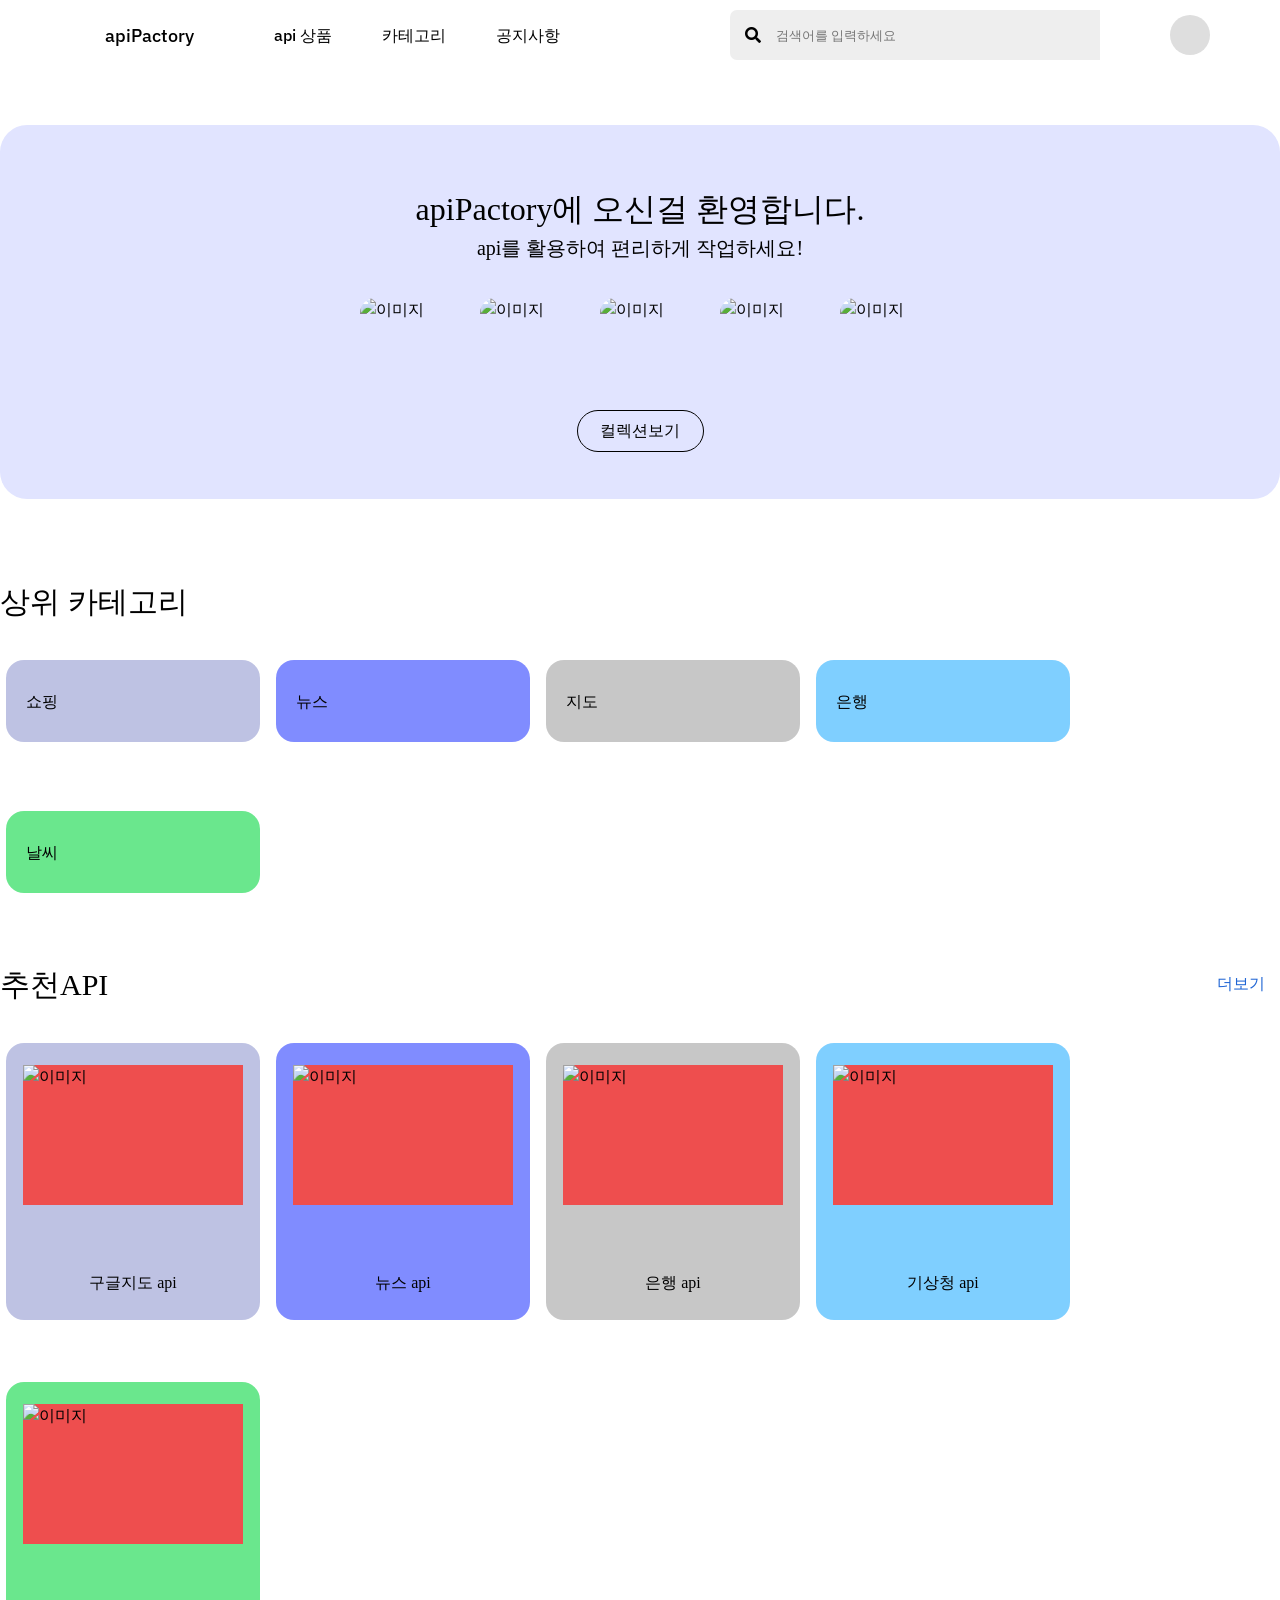
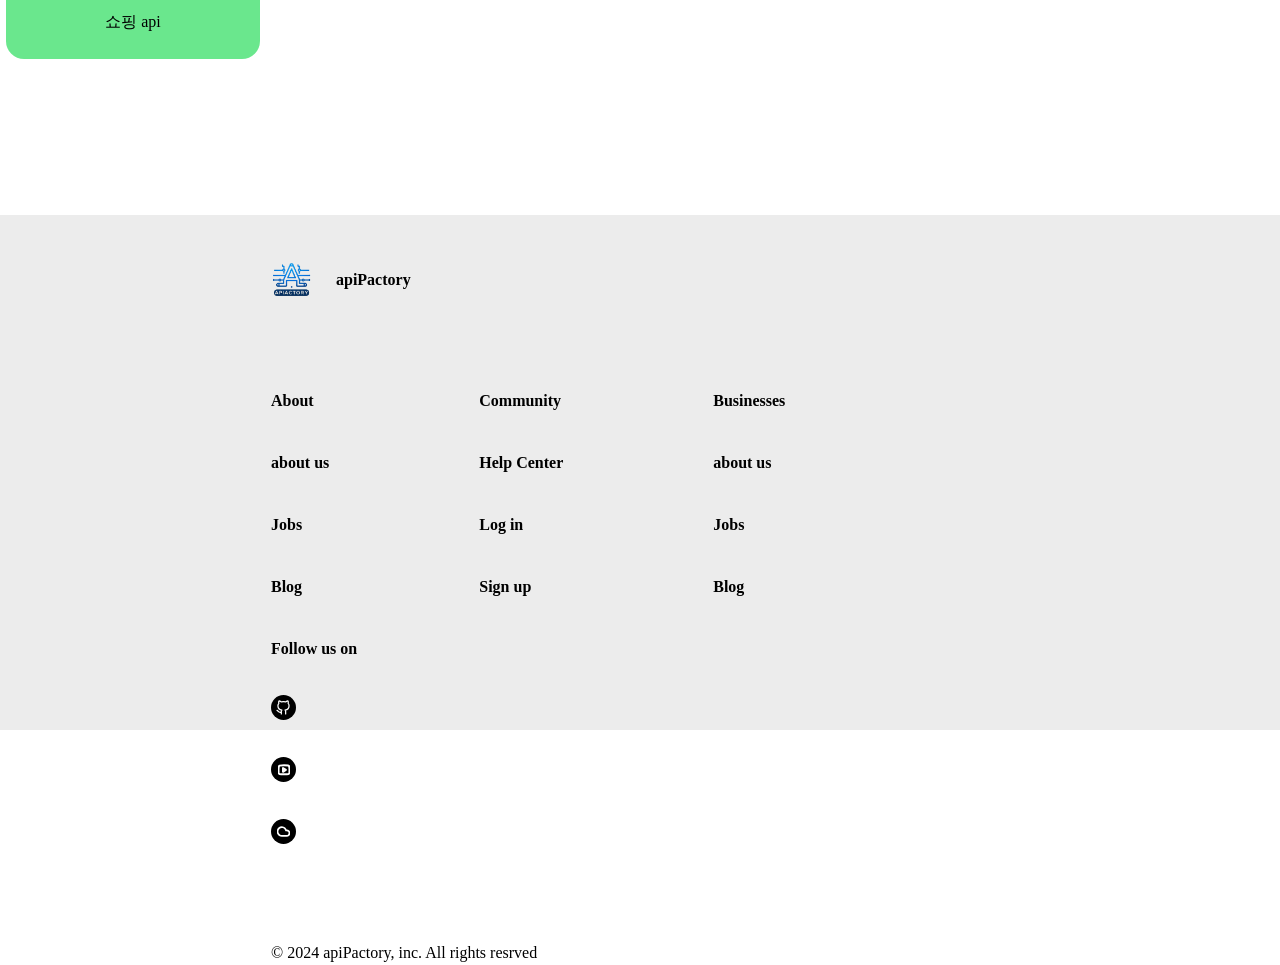
==== apiPactory/index.html @ 53a0b573 "made main, login page" ====
<!DOCTYPE html>
<html lang="ko">

<head>
    <meta charset="UTF-8">
    <meta name="viewport" content="width=device-width, initial-scale=1.0">
    <title>apiPactory</title>

    <link rel="stylesheet" href="assets/css/style.css">
    <link rel="stylesheet" href="https://cdnjs.cloudflare.com/ajax/libs/font-awesome/5.8.2/css/all.min.css" />
</head>

<body>
    <header id="header">
        <div id="logos">
            <div id="logo"></div>
            <div id="title">
                <h2><a href="#">apiPactory</a></h2>
            </div>
            <div id="menu">
                <ul>
                    <li><a href="#">api 상품</a></li>
                    <li><a href="#">카테고리</a></li>
                    <li><a href="#">공지사항</a></li>
                </ul>
            </div>
        </div>
        <div id="controller">
            <div id="searchBar">
                <i class="fas fa-search"></i>
                <input type="text" placeholder="검색어를 입력하세요" class="search-input">
            </div>
            <div id="profile"></div>
        </div>
    </header>
    <main id="main">
        <div class="main-container">
            <div class="content1">
                <div class="h3">
                    <ul>
                        <li><a href="#">apiPactory에 오신걸 환영합니다.</a></li>
                    </ul>
                </div>
                <div class="p">
                    <ul>
                        <li><a href="#">api를 활용하여 편리하게 작업하세요!</a></li>
                    </ul>
                </div>
                <div class="main-icon">
                    <img src="../assets/img/face.png" alt="이미지">
                    <img src="../assets/img/face.png" alt="이미지">
                    <img src="../assets/img/face.png" alt="이미지">
                    <img src="../assets/img/face.png" alt="이미지">
                    <img src="../assets/img/face.png" alt="이미지">
                </div>
                <div class="btn"><a href="#">컬렉션보기</a></div>
            </div>
            <div class="content2">
                <div class="category-title">
                    <li>상위 카테고리</li>
                </div>
                <div class="catefory-bar">
                    <ul>
                        <li>
                            <a href="#"><span>쇼핑</span></a>
                            <a href="#"><span>뉴스</span></a>
                            <a href="#"><span>지도</span></a>
                            <a href="#"><span>은행</span></a>
                            <a href="#"><span>날씨</span></a>
                        </li>
                    </ul>
                </div>
            </div>
            <div class="content3">
                <div class="recommend-title">
                    <li>추천API</li>
                    <a href="#">더보기</a>
                </div>
                <div class="apibanner">
                    <ul>
                        <li>
                            <a href="#"><img src="../assets/img/css3.png" alt="이미지"><span>구글지도 api</span></a>
                            <a href="#"><img src="../assets/img/blog.png" alt="이미지"><span>뉴스 api</span></a>
                            <a href="#"><img src="../assets/img/Effect.png" alt="이미지"><span>은행 api</span></a>
                            <a href="#"><img src="../assets/img/wallpaper.jpg" alt="이미지"><span>기상청 api</span></a>
                            <a href="#"><img src="../assets/img/Html5.png" alt="이미지"><span>쇼핑 api</span></a>
                        </li>
                    </ul>
                </div>
            </div>
        </div>
    </main>
    <footer id="footer">
        <div class="footer__container">
            <div id="f_logos">
                <div id="flogo"></div>
                <div id="ftitle">
                    <h2><a href="#">apiPactory</a></h2>
                </div>
            </div>
            <div id="contact">
                <ul class="about">
                    <li><a href="#">About</a></li>
                    <li><a href="#">about us</a></li>
                    <li><a href="#">Jobs</a></li>
                    <li><a href="#">Blog</a></li>
                </ul>
                <ul class="community">
                    <li><a href="#">Community</a></li>
                    <li><a href="#">Help Center</a></li>
                    <li><a href="#">Log in</a></li>
                    <li><a href="#">Sign up</a></li>
                </ul>
                <ul class="businesses">
                    <li><a href="#">Businesses</a></li>
                    <li><a href="#">about us</a></li>
                    <li><a href="#">Jobs</a></li>
                    <li><a href="#">Blog</a></li>
                </ul>
                <ul class="follow">
                    <li><a href="#">Follow us on</a></li>
                    <li class="icon"><a href="#"></a></li>
                    <li class="icon"><a href="#"></a></li>
                    <li class="icon"><a href="#"></a></li>
                </ul>
            </div>
            <div id="rights">
                <h2>© 2024 apiPactory, inc. All rights resrved</h2>
            </div>
        </div>
    </footer>
</body>

</html>
---- apiPactory/assets/css/style.css ----
@charset "UTF-8";

@import "font.css";
@import "var.css";
@import "common.css";
@import "reset.css";

/* section */
@import "main.css";
@import "member.css"
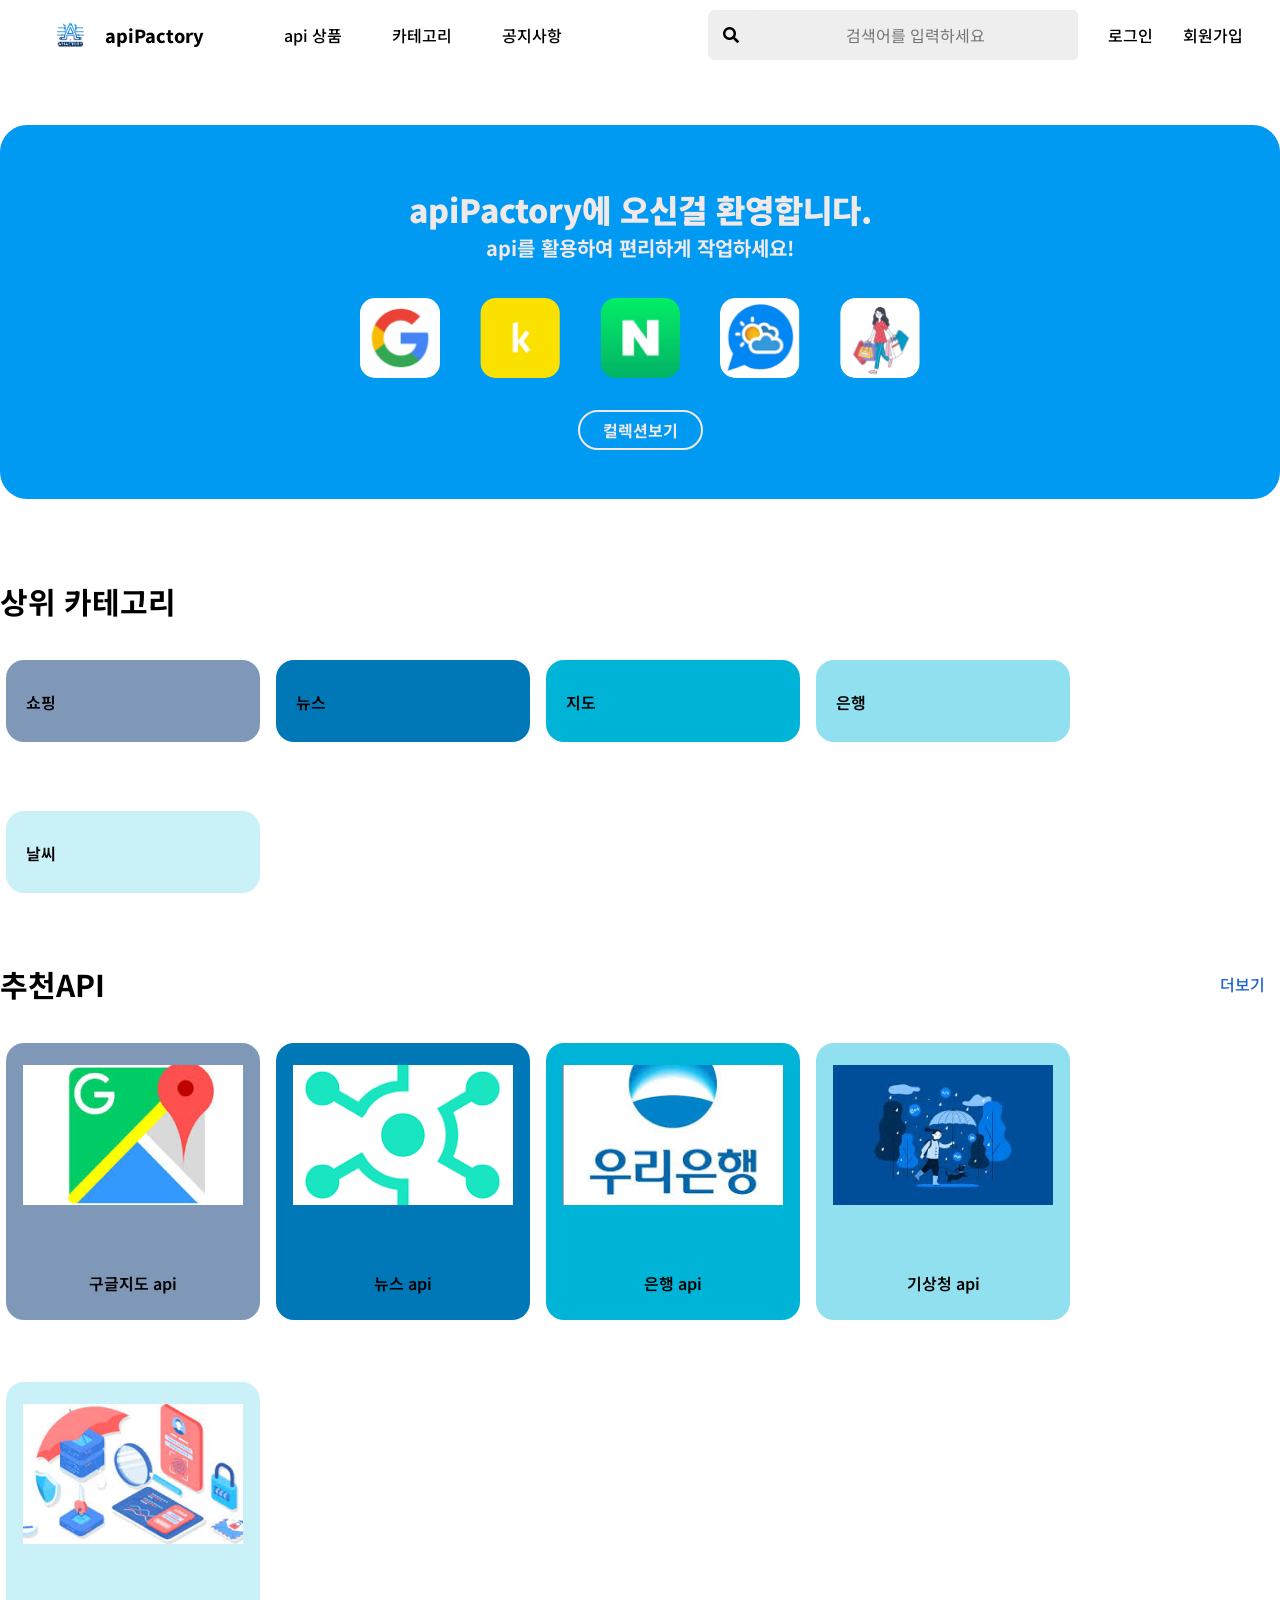
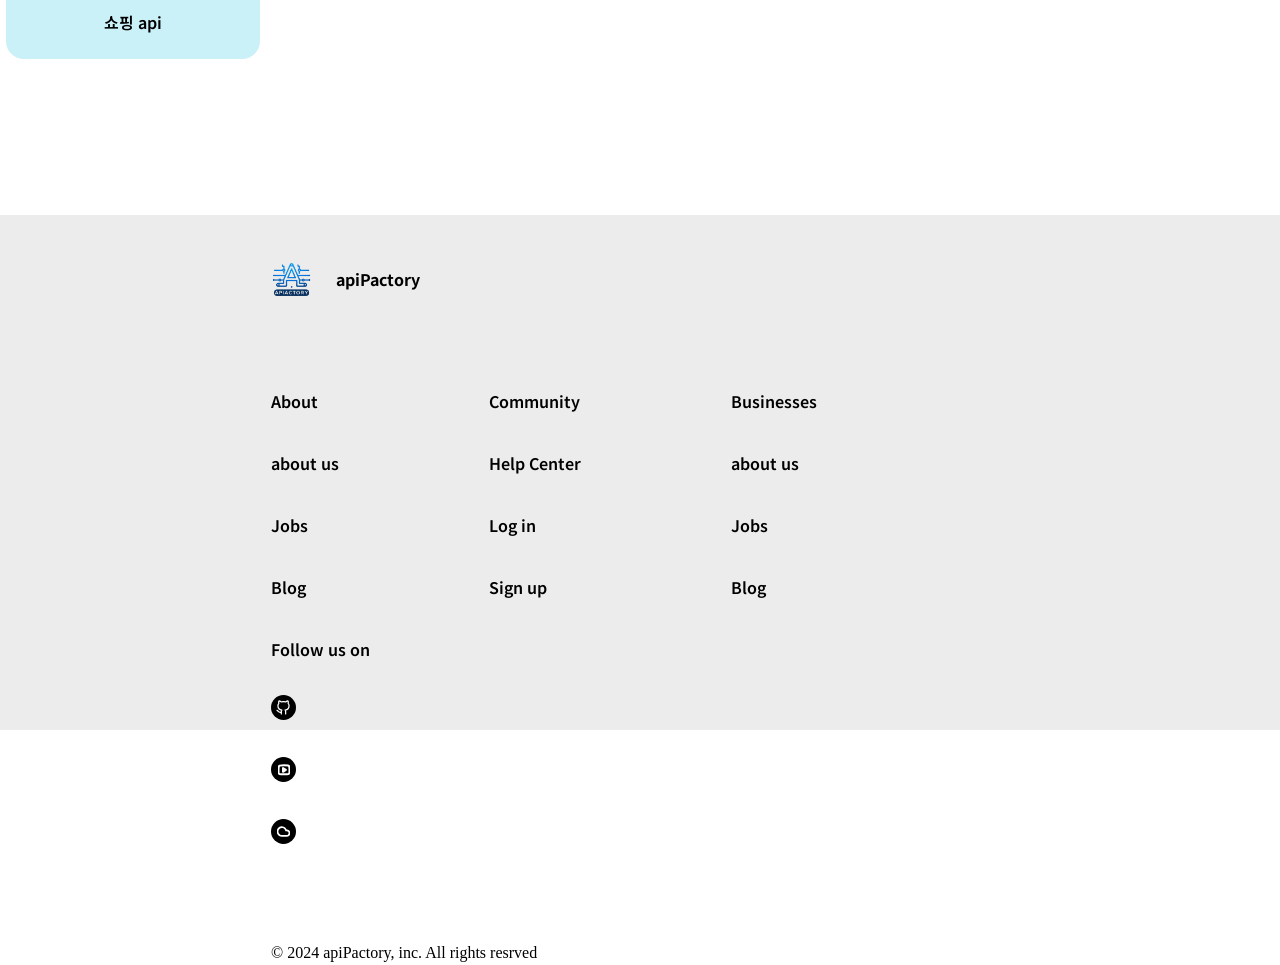
==== commit d39c4aed: "d" ====
--- a/apiPactory/index.html
+++ b/apiPactory/index.html
@@ -30,7 +30,10 @@
                 <i class="fas fa-search"></i>
                 <input type="text" placeholder="검색어를 입력하세요" class="search-input">
             </div>
-            <div id="profile"></div>
+            <a href="php/login/login.php">로그인</a>
+            <a href="#">회원가입</a>
+            <div id="profile">
+            </div>
         </div>
     </header>
     <main id="main">
@@ -47,13 +50,13 @@
                     </ul>
                 </div>
                 <div class="main-icon">
-                    <img src="../assets/img/face.png" alt="이미지">
-                    <img src="../assets/img/face.png" alt="이미지">
-                    <img src="../assets/img/face.png" alt="이미지">
-                    <img src="../assets/img/face.png" alt="이미지">
-                    <img src="../assets/img/face.png" alt="이미지">
+                    <img src="assets/img/banner1.jpg" alt="이미지">
+                    <img src="assets/img/banner2.jpg" alt="이미지">
+                    <img src="assets/img/banner3.jpg" alt="이미지">
+                    <img src="assets/img/banner4.jpg" alt="이미지">
+                    <img src="assets/img/banner5.jpg" alt="이미지">
                 </div>
-                <div class="btn"><a href="#">컬렉션보기</a></div>
+                <div class="main-btn"><a href="#">컬렉션보기</a></div>
             </div>
             <div class="content2">
                 <div class="category-title">
@@ -79,11 +82,11 @@
                 <div class="apibanner">
                     <ul>
                         <li>
-                            <a href="#"><img src="../assets/img/css3.png" alt="이미지"><span>구글지도 api</span></a>
-                            <a href="#"><img src="../assets/img/blog.png" alt="이미지"><span>뉴스 api</span></a>
-                            <a href="#"><img src="../assets/img/Effect.png" alt="이미지"><span>은행 api</span></a>
-                            <a href="#"><img src="../assets/img/wallpaper.jpg" alt="이미지"><span>기상청 api</span></a>
-                            <a href="#"><img src="../assets/img/Html5.png" alt="이미지"><span>쇼핑 api</span></a>
+                            <a href="#"><img src="assets/img/notice1.jpg" alt="이미지"><span>구글지도 api</span></a>
+                            <a href="#"><img src="assets/img/notice2.jpg" alt="이미지"><span>뉴스 api</span></a>
+                            <a href="#"><img src="assets/img/notice3.jpg" alt="이미지"><span>은행 api</span></a>
+                            <a href="#"><img src="assets/img/notice4.jpg" alt="이미지"><span>기상청 api</span></a>
+                            <a href="#"><img src="assets/img/notice5.jpg" alt="이미지"><span>쇼핑 api</span></a>
                         </li>
                     </ul>
                 </div>
